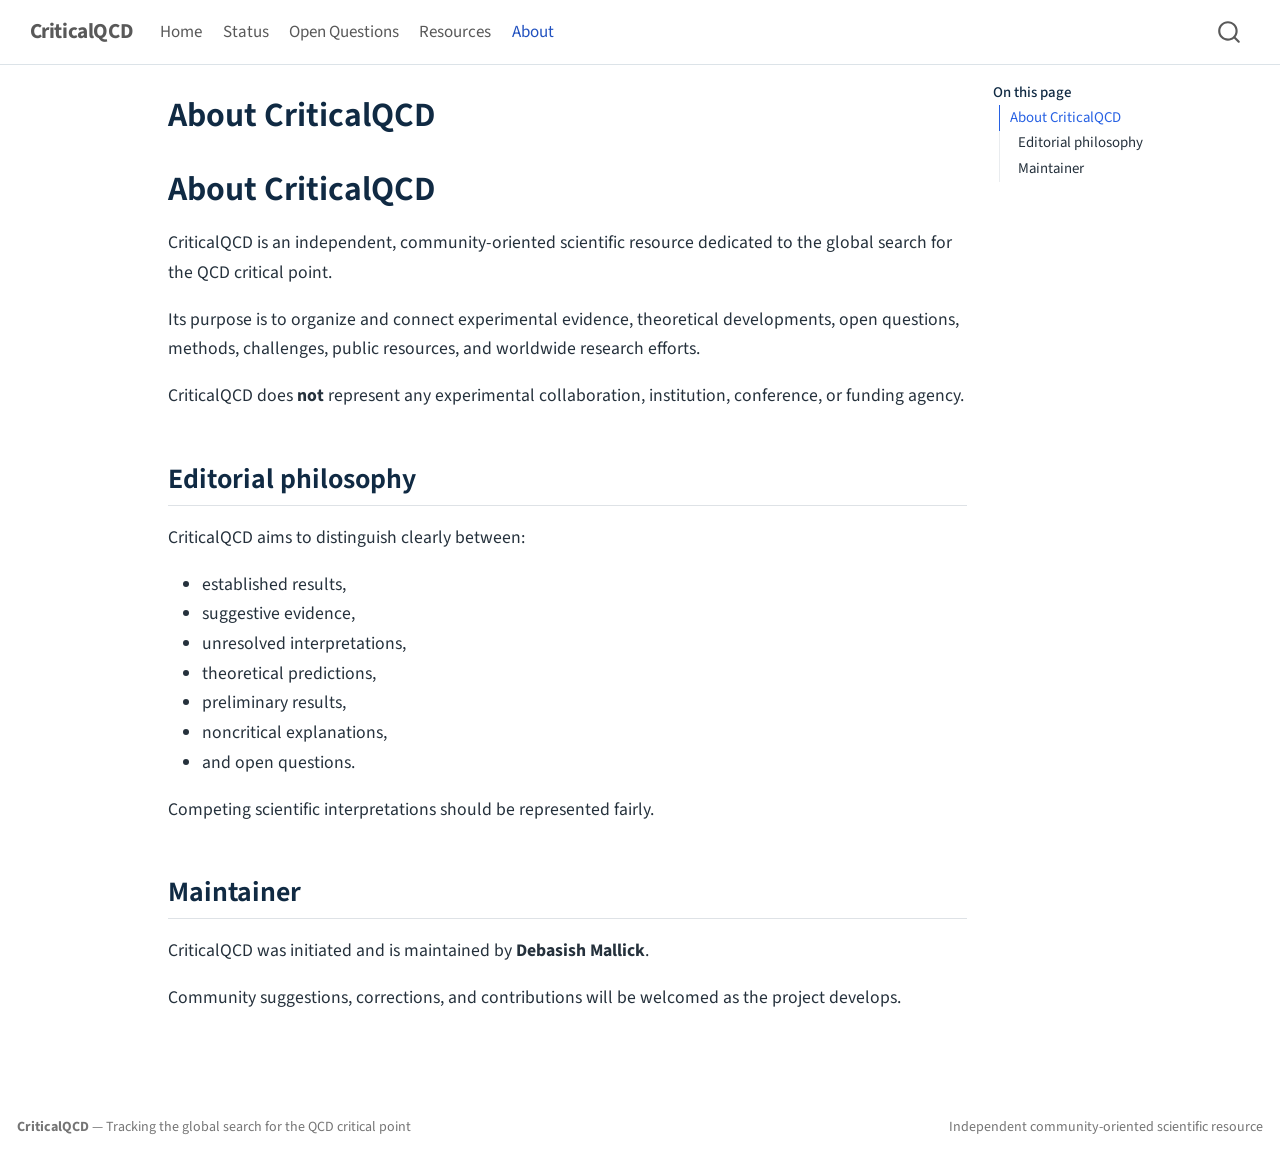
==== about.html @ 1bc34dfe "Built site for gh-pages" ====
<!DOCTYPE html>
<html xmlns="http://www.w3.org/1999/xhtml" lang="en" xml:lang="en"><head>

<meta charset="utf-8">
<meta name="generator" content="quarto-1.10.18">

<meta name="viewport" content="width=device-width, initial-scale=1.0, user-scalable=yes">


<title>About CriticalQCD – CriticalQCD</title>
<style>
/* Default styles provided by pandoc.
** See https://pandoc.org/MANUAL.html#variables-for-html for config info.
*/
span.smallcaps{font-variant: small-caps;}
div.columns{display: flex; gap: 1.5em;}
div.column{flex: auto;}
@media screen {
div.columns{gap: min(4vw, 1.5em);}
div.column{overflow-x: auto;}
}
div.hanging-indent{margin-left: 1.5em; text-indent: -1.5em;}
ul.task-list{list-style: none;}
ul.task-list li input[type="checkbox"] {
  width: 0.8em;
  margin: 0 0.8em 0.2em -1em; /* quarto-specific, see https://github.com/quarto-dev/quarto-cli/issues/4556 */ 
  vertical-align: middle;
}
</style>


<script src="site_libs/quarto-nav/quarto-nav.js"></script>
<script src="site_libs/quarto-nav/headroom.min.js"></script>
<script src="site_libs/clipboard/clipboard.min.js"></script>
<script src="site_libs/quarto-search/autocomplete.umd.js"></script>
<script src="site_libs/quarto-search/fuse.min.js"></script>
<script src="site_libs/quarto-search/quarto-search.js"></script>
<meta name="quarto:offset" content="./">
<script src="site_libs/quarto-html/quarto.js" type="module"></script>
<script src="site_libs/quarto-html/tabsets/tabsets.js" type="module"></script>
<script src="site_libs/quarto-html/popper.min.js"></script>
<script src="site_libs/quarto-html/tippy.umd.min.js"></script>
<script src="site_libs/quarto-html/anchor.min.js"></script>
<link href="site_libs/quarto-html/tippy.css" rel="stylesheet">
<link href="site_libs/quarto-html/quarto-syntax-highlighting-64a204ab8560d761af7679ceaba22944.css" rel="stylesheet" id="quarto-text-highlighting-styles">
<script src="site_libs/bootstrap/bootstrap.min.js"></script>
<link href="site_libs/bootstrap/bootstrap-icons.css" rel="stylesheet">
<link href="site_libs/bootstrap/bootstrap-e84dcb36a61b4148e0fcd244bdd2af34.min.css" rel="stylesheet" append-hash="true" id="quarto-bootstrap" data-mode="light">
<script id="quarto-search-options" type="application/json">{
  "location": "navbar",
  "copy-button": false,
  "collapse-after": 3,
  "panel-placement": "end",
  "type": "overlay",
  "limit": 50,
  "keyboard-shortcut": [
    "f",
    "/",
    "s"
  ],
  "show-item-context": false,
  "language": {
    "search-no-results-text": "No results",
    "search-matching-documents-text": "matching documents",
    "search-copy-link-title": "Copy link to search",
    "search-hide-matches-text": "Hide additional matches",
    "search-more-match-text": "more match in this document",
    "search-more-matches-text": "more matches in this document",
    "search-clear-button-title": "Clear",
    "search-text-placeholder": "",
    "search-detached-cancel-button-title": "Cancel",
    "search-submit-button-title": "Submit",
    "search-label": "Search"
  }
}</script>
<style>html{ scroll-behavior: smooth; }</style>


<link rel="stylesheet" href="styles.css">
</head>

<body class="nav-fixed quarto-light">

<div id="quarto-search-results"></div>
  <header id="quarto-header" class="headroom fixed-top">
    <nav class="navbar navbar-expand-lg " data-bs-theme="dark">
      <div class="navbar-container container-fluid">
      <div class="navbar-brand-container mx-auto">
    <a class="navbar-brand" href="./index.html">
    <span class="navbar-title">CriticalQCD</span>
    </a>
  </div>
            <div id="quarto-search" class="" title="Search"></div>
          <button class="navbar-toggler" type="button" data-bs-toggle="collapse" data-bs-target="#navbarCollapse" aria-controls="navbarCollapse" role="menu" aria-expanded="false" aria-label="Toggle navigation" onclick="if (window.quartoToggleHeadroom) { window.quartoToggleHeadroom(); }">
  <span class="navbar-toggler-icon"></span>
</button>
          <div class="collapse navbar-collapse" id="navbarCollapse">
            <ul class="navbar-nav navbar-nav-scroll me-auto">
  <li class="nav-item">
    <a class="nav-link" href="./index.html"> 
<span class="menu-text">Home</span></a>
  </li>  
  <li class="nav-item">
    <a class="nav-link" href="./status.html"> 
<span class="menu-text">Status</span></a>
  </li>  
  <li class="nav-item">
    <a class="nav-link" href="./questions.html"> 
<span class="menu-text">Open Questions</span></a>
  </li>  
  <li class="nav-item">
    <a class="nav-link" href="./resources.html"> 
<span class="menu-text">Resources</span></a>
  </li>  
  <li class="nav-item">
    <a class="nav-link active" href="./about.html" aria-current="page"> 
<span class="menu-text">About</span></a>
  </li>  
</ul>
          </div> <!-- /navcollapse -->
            <div class="quarto-navbar-tools">
</div>
      </div> <!-- /container-fluid -->
    </nav>
</header>
<!-- content -->
<div id="quarto-content" class="quarto-container page-columns page-rows-contents page-layout-article page-navbar">
<!-- sidebar -->
<!-- margin-sidebar -->
    <div id="quarto-margin-sidebar" class="sidebar margin-sidebar">
        <nav id="TOC" role="doc-toc" class="toc-active">
    <h2 id="toc-title">On this page</h2>
   
  <ul>
  <li><a href="#about-criticalqcd" id="toc-about-criticalqcd" class="nav-link active" data-scroll-target="#about-criticalqcd">About CriticalQCD</a>
  <ul class="collapse">
  <li><a href="#editorial-philosophy" id="toc-editorial-philosophy" class="nav-link" data-scroll-target="#editorial-philosophy">Editorial philosophy</a></li>
  <li><a href="#maintainer" id="toc-maintainer" class="nav-link" data-scroll-target="#maintainer">Maintainer</a></li>
  </ul></li>
  </ul>
</nav>
    </div>
<!-- main -->
<main class="content" id="quarto-document-content">

<header id="title-block-header" class="quarto-title-block default">
<div class="quarto-title">
<h1 class="title">About CriticalQCD</h1>
</div>



<div class="quarto-title-meta">

    
  
    
  </div>
  


</header>


<section id="about-criticalqcd" class="level1">
<h1>About CriticalQCD</h1>
<p>CriticalQCD is an independent, community-oriented scientific resource dedicated to the global search for the QCD critical point.</p>
<p>Its purpose is to organize and connect experimental evidence, theoretical developments, open questions, methods, challenges, public resources, and worldwide research efforts.</p>
<p>CriticalQCD does <strong>not</strong> represent any experimental collaboration, institution, conference, or funding agency.</p>
<section id="editorial-philosophy" class="level2">
<h2 class="anchored" data-anchor-id="editorial-philosophy">Editorial philosophy</h2>
<p>CriticalQCD aims to distinguish clearly between:</p>
<ul>
<li>established results,</li>
<li>suggestive evidence,</li>
<li>unresolved interpretations,</li>
<li>theoretical predictions,</li>
<li>preliminary results,</li>
<li>noncritical explanations,</li>
<li>and open questions.</li>
</ul>
<p>Competing scientific interpretations should be represented fairly.</p>
</section>
<section id="maintainer" class="level2">
<h2 class="anchored" data-anchor-id="maintainer">Maintainer</h2>
<p>CriticalQCD was initiated and is maintained by <strong>Debasish Mallick</strong>.</p>
<p>Community suggestions, corrections, and contributions will be welcomed as the project develops.</p>


</section>
</section>

</main> <!-- /main -->
<script id="quarto-html-after-body" type="application/javascript">
  window.document.addEventListener("DOMContentLoaded", function (event) {
    const icon = "";
    const anchorJS = new window.AnchorJS();
    anchorJS.options = {
      placement: 'right',
      icon: icon
    };
    anchorJS.add('.anchored');
    const isCodeAnnotation = (el) => {
      for (const clz of el.classList) {
        if (clz.startsWith('code-annotation-')) {                     
          return true;
        }
      }
      return false;
    }
    const onCopySuccess = function(e) {
      // button target
      const button = e.trigger;
      // don't keep focus
      button.blur();
      // flash "checked"
      button.classList.add('code-copy-button-checked');
      var currentTitle = button.getAttribute("title");
      button.setAttribute("title", "Copied!");
      let tooltip;
      if (window.bootstrap) {
        button.setAttribute("data-bs-toggle", "tooltip");
        button.setAttribute("data-bs-placement", "left");
        button.setAttribute("data-bs-title", "Copied!");
        tooltip = new bootstrap.Tooltip(button, 
          { trigger: "manual", 
            customClass: "code-copy-button-tooltip",
            offset: [0, -8]});
        tooltip.show();    
      }
      setTimeout(function() {
        if (tooltip) {
          tooltip.hide();
          button.removeAttribute("data-bs-title");
          button.removeAttribute("data-bs-toggle");
          button.removeAttribute("data-bs-placement");
        }
        button.setAttribute("title", currentTitle);
        button.classList.remove('code-copy-button-checked');
      }, 1000);
      // clear code selection
      e.clearSelection();
    }
    const getTextToCopy = function(trigger) {
      const outerScaffold = trigger.parentElement.cloneNode(true);
      const codeEl = outerScaffold.querySelector('code');
      for (const childEl of codeEl.children) {
        if (isCodeAnnotation(childEl)) {
          childEl.remove();
        }
      }
      return codeEl.innerText;
    }
    const clipboard = new window.ClipboardJS('.code-copy-button:not([data-in-quarto-modal])', {
      text: getTextToCopy
    });
    clipboard.on('success', onCopySuccess);
    if (window.document.getElementById('quarto-embedded-source-code-modal')) {
      const clipboardModal = new window.ClipboardJS('.code-copy-button[data-in-quarto-modal]', {
        text: getTextToCopy,
        container: window.document.getElementById('quarto-embedded-source-code-modal')
      });
      clipboardModal.on('success', onCopySuccess);
    }
      var localhostRegex = new RegExp(/^(?:http|https):\/\/localhost\:?[0-9]*\//);
      var mailtoRegex = new RegExp(/^mailto:/);
        var filterRegex = new RegExp('/' + window.location.host + '/');
      var isInternal = (href) => {
          return filterRegex.test(href) || localhostRegex.test(href) || mailtoRegex.test(href);
      }
      // Inspect non-navigation links and adorn them if external
     var links = window.document.querySelectorAll('a[href]:not(.nav-link):not(.navbar-brand):not(.toc-action):not(.sidebar-link):not(.sidebar-item-toggle):not(.pagination-link):not(.no-external):not([aria-hidden]):not(.dropdown-item):not(.quarto-navigation-tool):not(.about-link)');
      for (var i=0; i<links.length; i++) {
        const link = links[i];
        if (!isInternal(link.href)) {
          // undo the damage that might have been done by quarto-nav.js in the case of
          // links that we want to consider external
          if (link.dataset.originalHref !== undefined) {
            link.href = link.dataset.originalHref;
          }
        }
      }
    function tippyHover(el, contentFn, onTriggerFn, onUntriggerFn) {
      const config = {
        allowHTML: true,
        maxWidth: 500,
        delay: 100,
        arrow: false,
        appendTo: function(el) {
            return el.parentElement;
        },
        interactive: true,
        interactiveBorder: 10,
        theme: 'quarto',
        placement: 'bottom-start',
      };
      if (contentFn) {
        config.content = contentFn;
      }
      if (onTriggerFn) {
        config.onTrigger = onTriggerFn;
      }
      if (onUntriggerFn) {
        config.onUntrigger = onUntriggerFn;
      }
      window.tippy(el, config); 
    }
    const noterefs = window.document.querySelectorAll('a[role="doc-noteref"]');
    for (var i=0; i<noterefs.length; i++) {
      const ref = noterefs[i];
      tippyHover(ref, function() {
        // use id or data attribute instead here
        let href = ref.getAttribute('data-footnote-href') || ref.getAttribute('href');
        try { href = new URL(href).hash; } catch {}
        const id = href.replace(/^#\/?/, "");
        const note = window.document.getElementById(id);
        if (note) {
          return note.innerHTML;
        } else {
          return "";
        }
      });
    }
    const xrefs = window.document.querySelectorAll('a.quarto-xref');
    const processXRef = (id, note) => {
      // Strip column container classes
      const stripColumnClz = (el) => {
        el.classList.remove("page-full", "page-columns");
        if (el.children) {
          for (const child of el.children) {
            stripColumnClz(child);
          }
        }
      }
      stripColumnClz(note)
      if (id === null || id.startsWith('sec-')) {
        // Special case sections, only their first couple elements
        const container = document.createElement("div");
        if (note.children && note.children.length > 2) {
          container.appendChild(note.children[0].cloneNode(true));
          for (let i = 1; i < note.children.length; i++) {
            const child = note.children[i];
            if (child.tagName === "P" && child.innerText === "") {
              continue;
            } else {
              container.appendChild(child.cloneNode(true));
              break;
            }
          }
          if (window.Quarto?.typesetMath) {
            window.Quarto.typesetMath(container);
          }
          return container.innerHTML
        } else {
          if (window.Quarto?.typesetMath) {
            window.Quarto.typesetMath(note);
          }
          return note.innerHTML;
        }
      } else {
        // Remove any anchor links if they are present
        const anchorLink = note.querySelector('a.anchorjs-link');
        if (anchorLink) {
          anchorLink.remove();
        }
        if (window.Quarto?.typesetMath) {
          window.Quarto.typesetMath(note);
        }
        if (note.classList.contains("callout")) {
          return note.outerHTML;
        } else {
          return note.innerHTML;
        }
      }
    }
    for (var i=0; i<xrefs.length; i++) {
      const xref = xrefs[i];
      tippyHover(xref, undefined, function(instance) {
        instance.disable();
        let url = xref.getAttribute('href');
        let hash = undefined; 
        if (url.startsWith('#')) {
          hash = url;
        } else {
          try { hash = new URL(url).hash; } catch {}
        }
        if (hash) {
          const id = hash.replace(/^#\/?/, "");
          const note = window.document.getElementById(id);
          if (note !== null) {
            try {
              const html = processXRef(id, note.cloneNode(true));
              instance.setContent(html);
            } finally {
              instance.enable();
              instance.show();
            }
          } else {
            // See if we can fetch this
            fetch(url.split('#')[0])
            .then(res => res.text())
            .then(html => {
              const parser = new DOMParser();
              const htmlDoc = parser.parseFromString(html, "text/html");
              const note = htmlDoc.getElementById(id);
              if (note !== null) {
                const html = processXRef(id, note);
                instance.setContent(html);
              } 
            }).finally(() => {
              instance.enable();
              instance.show();
            });
          }
        } else {
          // See if we can fetch a full url (with no hash to target)
          // This is a special case and we should probably do some content thinning / targeting
          fetch(url)
          .then(res => res.text())
          .then(html => {
            const parser = new DOMParser();
            const htmlDoc = parser.parseFromString(html, "text/html");
            const note = htmlDoc.querySelector('main.content');
            if (note !== null) {
              // This should only happen for chapter cross references
              // (since there is no id in the URL)
              // remove the first header
              if (note.children.length > 0 && note.children[0].tagName === "HEADER") {
                note.children[0].remove();
              }
              const html = processXRef(null, note);
              instance.setContent(html);
            } 
          }).finally(() => {
            instance.enable();
            instance.show();
          });
        }
      }, function(instance) {
      });
    }
        let selectedAnnoteEl;
        const selectorForAnnotation = ( cell, annotation) => {
          let cellAttr = 'data-code-cell="' + cell + '"';
          let lineAttr = 'data-code-annotation="' +  annotation + '"';
          const selector = 'span[' + cellAttr + '][' + lineAttr + ']';
          return selector;
        }
        const selectCodeLines = (annoteEl) => {
          const doc = window.document;
          const targetCell = annoteEl.getAttribute("data-target-cell");
          const targetAnnotation = annoteEl.getAttribute("data-target-annotation");
          const annoteSpan = window.document.querySelector(selectorForAnnotation(targetCell, targetAnnotation));
          const lines = annoteSpan.getAttribute("data-code-lines").split(",");
          const lineIds = lines.map((line) => {
            return targetCell + "-" + line;
          })
          let top = null;
          let height = null;
          let parent = null;
          if (lineIds.length > 0) {
              //compute the position of the single el (top and bottom and make a div)
              const el = window.document.getElementById(lineIds[0]);
              top = el.offsetTop;
              height = el.offsetHeight;
              parent = el.parentElement.parentElement;
            if (lineIds.length > 1) {
              const lastEl = window.document.getElementById(lineIds[lineIds.length - 1]);
              const bottom = lastEl.offsetTop + lastEl.offsetHeight;
              height = bottom - top;
            }
            if (top !== null && height !== null && parent !== null) {
              // cook up a div (if necessary) and position it 
              let div = window.document.getElementById("code-annotation-line-highlight");
              if (div === null) {
                div = window.document.createElement("div");
                div.setAttribute("id", "code-annotation-line-highlight");
                div.style.position = 'absolute';
                parent.appendChild(div);
              }
              div.style.top = top - 2 + "px";
              div.style.height = height + 4 + "px";
              div.style.left = 0;
              let gutterDiv = window.document.getElementById("code-annotation-line-highlight-gutter");
              if (gutterDiv === null) {
                gutterDiv = window.document.createElement("div");
                gutterDiv.setAttribute("id", "code-annotation-line-highlight-gutter");
                gutterDiv.style.position = 'absolute';
                const codeCell = window.document.getElementById(targetCell);
                const gutter = codeCell.querySelector('.code-annotation-gutter');
                gutter.appendChild(gutterDiv);
              }
              gutterDiv.style.top = top - 2 + "px";
              gutterDiv.style.height = height + 4 + "px";
            }
            selectedAnnoteEl = annoteEl;
          }
        };
        const unselectCodeLines = () => {
          const elementsIds = ["code-annotation-line-highlight", "code-annotation-line-highlight-gutter"];
          elementsIds.forEach((elId) => {
            const div = window.document.getElementById(elId);
            if (div) {
              div.remove();
            }
          });
          selectedAnnoteEl = undefined;
        };
          // Handle positioning of the toggle
      window.addEventListener(
        "resize",
        throttle(() => {
          elRect = undefined;
          if (selectedAnnoteEl) {
            selectCodeLines(selectedAnnoteEl);
          }
        }, 10)
      );
      function throttle(fn, ms) {
      let throttle = false;
      let timer;
        return (...args) => {
          if(!throttle) { // first call gets through
              fn.apply(this, args);
              throttle = true;
          } else { // all the others get throttled
              if(timer) clearTimeout(timer); // cancel #2
              timer = setTimeout(() => {
                fn.apply(this, args);
                timer = throttle = false;
              }, ms);
          }
        };
      }
        // Attach click handler to the DT
        const annoteDls = window.document.querySelectorAll('dt[data-target-cell]');
        for (const annoteDlNode of annoteDls) {
          annoteDlNode.addEventListener('click', (event) => {
            const clickedEl = event.target;
            if (clickedEl !== selectedAnnoteEl) {
              unselectCodeLines();
              const activeEl = window.document.querySelector('dt[data-target-cell].code-annotation-active');
              if (activeEl) {
                activeEl.classList.remove('code-annotation-active');
              }
              selectCodeLines(clickedEl);
              clickedEl.classList.add('code-annotation-active');
            } else {
              // Unselect the line
              unselectCodeLines();
              clickedEl.classList.remove('code-annotation-active');
            }
          });
        }
    const findCites = (el) => {
      const parentEl = el.parentElement;
      if (parentEl) {
        const cites = parentEl.dataset.cites;
        if (cites) {
          return {
            el,
            cites: cites.split(' ')
          };
        } else {
          return findCites(el.parentElement)
        }
      } else {
        return undefined;
      }
    };
    var bibliorefs = window.document.querySelectorAll('a[role="doc-biblioref"]');
    for (var i=0; i<bibliorefs.length; i++) {
      const ref = bibliorefs[i];
      const citeInfo = findCites(ref);
      if (citeInfo) {
        tippyHover(citeInfo.el, function() {
          var popup = window.document.createElement('div');
          citeInfo.cites.forEach(function(cite) {
            var citeDiv = window.document.createElement('div');
            citeDiv.classList.add('hanging-indent');
            citeDiv.classList.add('csl-entry');
            var biblioDiv = window.document.getElementById('ref-' + cite);
            if (biblioDiv) {
              citeDiv.innerHTML = biblioDiv.innerHTML;
            }
            popup.appendChild(citeDiv);
          });
          return popup.innerHTML;
        });
      }
    }
  });
  </script>
</div> <!-- /content -->
<footer class="footer">
  <div class="nav-footer">
    <div class="nav-footer-left">
<p><strong>CriticalQCD</strong> — Tracking the global search for the QCD critical point</p>
</div>   
    <div class="nav-footer-center">
      &nbsp;
    </div>
    <div class="nav-footer-right">
<p>Independent community-oriented scientific resource</p>
</div>
  </div>
</footer>




<script src="site_libs/quarto-html/zenscroll-min.js"></script>
</body></html>
---- site_libs/quarto-html/tippy.css ----
.tippy-box[data-animation=fade][data-state=hidden]{opacity:0}[data-tippy-root]{max-width:calc(100vw - 10px)}.tippy-box{position:relative;background-color:#333;color:#fff;border-radius:4px;font-size:14px;line-height:1.4;white-space:normal;outline:0;transition-property:transform,visibility,opacity}.tippy-box[data-placement^=top]>.tippy-arrow{bottom:0}.tippy-box[data-placement^=top]>.tippy-arrow:before{bottom:-7px;left:0;border-width:8px 8px 0;border-top-color:initial;transform-origin:center top}.tippy-box[data-placement^=bottom]>.tippy-arrow{top:0}.tippy-box[data-placement^=bottom]>.tippy-arrow:before{top:-7px;left:0;border-width:0 8px 8px;border-bottom-color:initial;transform-origin:center bottom}.tippy-box[data-placement^=left]>.tippy-arrow{right:0}.tippy-box[data-placement^=left]>.tippy-arrow:before{border-width:8px 0 8px 8px;border-left-color:initial;right:-7px;transform-origin:center left}.tippy-box[data-placement^=right]>.tippy-arrow{left:0}.tippy-box[data-placement^=right]>.tippy-arrow:before{left:-7px;border-width:8px 8px 8px 0;border-right-color:initial;transform-origin:center right}.tippy-box[data-inertia][data-state=visible]{transition-timing-function:cubic-bezier(.54,1.5,.38,1.11)}.tippy-arrow{width:16px;height:16px;color:#333}.tippy-arrow:before{content:"";position:absolute;border-color:transparent;border-style:solid}.tippy-content{position:relative;padding:5px 9px;z-index:1}
---- site_libs/quarto-html/quarto-syntax-highlighting-64a204ab8560d761af7679ceaba22944.css ----
/* quarto syntax highlight colors */
:root {
  --quarto-hl-ot-color: #003B4F;
  --quarto-hl-at-color: #657422;
  --quarto-hl-ss-color: #20794D;
  --quarto-hl-an-color: #5E5E5E;
  --quarto-hl-fu-color: #4758AB;
  --quarto-hl-st-color: #20794D;
  --quarto-hl-cf-color: #003B4F;
  --quarto-hl-op-color: #5E5E5E;
  --quarto-hl-er-color: #AD0000;
  --quarto-hl-bn-color: #AD0000;
  --quarto-hl-al-color: #AD0000;
  --quarto-hl-va-color: #111111;
  --quarto-hl-bu-color: inherit;
  --quarto-hl-ex-color: inherit;
  --quarto-hl-pp-color: #AD0000;
  --quarto-hl-in-color: #5E5E5E;
  --quarto-hl-vs-color: #20794D;
  --quarto-hl-wa-color: #5E5E5E;
  --quarto-hl-do-color: #5E5E5E;
  --quarto-hl-im-color: #00769E;
  --quarto-hl-ch-color: #20794D;
  --quarto-hl-dt-color: #AD0000;
  --quarto-hl-fl-color: #AD0000;
  --quarto-hl-co-color: #5E5E5E;
  --quarto-hl-cv-color: #5E5E5E;
  --quarto-hl-cn-color: #8f5902;
  --quarto-hl-sc-color: #5E5E5E;
  --quarto-hl-dv-color: #AD0000;
  --quarto-hl-kw-color: #003B4F;
}

/* other quarto variables */
:root {
  --quarto-font-monospace: SFMono-Regular, Menlo, Monaco, Consolas, "Liberation Mono", "Courier New", monospace;
}

/* syntax highlight based on Pandoc's rules */
pre > code.sourceCode > span {
  color: #003B4F;
}

code.sourceCode > span {
  color: #003B4F;
}

div.sourceCode,
div.sourceCode pre.sourceCode {
  color: #003B4F;
}

/* Normal */
code span {
  color: #003B4F;
}

/* Alert */
code span.al {
  color: #AD0000;
  font-style: inherit;
}

/* Annotation */
code span.an {
  color: #5E5E5E;
  font-style: inherit;
}

/* Attribute */
code span.at {
  color: #657422;
  font-style: inherit;
}

/* BaseN */
code span.bn {
  color: #AD0000;
  font-style: inherit;
}

/* BuiltIn */
code span.bu {
  font-style: inherit;
}

/* ControlFlow */
code span.cf {
  color: #003B4F;
  font-weight: bold;
  font-style: inherit;
}

/* Char */
code span.ch {
  color: #20794D;
  font-style: inherit;
}

/* Constant */
code span.cn {
  color: #8f5902;
  font-style: inherit;
}

/* Comment */
code span.co {
  color: #5E5E5E;
  font-style: inherit;
}

/* CommentVar */
code span.cv {
  color: #5E5E5E;
  font-style: italic;
}

/* Documentation */
code span.do {
  color: #5E5E5E;
  font-style: italic;
}

/* DataType */
code span.dt {
  color: #AD0000;
  font-style: inherit;
}

/* DecVal */
code span.dv {
  color: #AD0000;
  font-style: inherit;
}

/* Error */
code span.er {
  color: #AD0000;
  font-style: inherit;
}

/* Extension */
code span.ex {
  font-style: inherit;
}

/* Float */
code span.fl {
  color: #AD0000;
  font-style: inherit;
}

/* Function */
code span.fu {
  color: #4758AB;
  font-style: inherit;
}

/* Import */
code span.im {
  color: #00769E;
  font-style: inherit;
}

/* Information */
code span.in {
  color: #5E5E5E;
  font-style: inherit;
}

/* Keyword */
code span.kw {
  color: #003B4F;
  font-weight: bold;
  font-style: inherit;
}

/* Operator */
code span.op {
  color: #5E5E5E;
  font-style: inherit;
}

/* Other */
code span.ot {
  color: #003B4F;
  font-style: inherit;
}

/* Preprocessor */
code span.pp {
  color: #AD0000;
  font-style: inherit;
}

/* SpecialChar */
code span.sc {
  color: #5E5E5E;
  font-style: inherit;
}

/* SpecialString */
code span.ss {
  color: #20794D;
  font-style: inherit;
}

/* String */
code span.st {
  color: #20794D;
  font-style: inherit;
}

/* Variable */
code span.va {
  color: #111111;
  font-style: inherit;
}

/* VerbatimString */
code span.vs {
  color: #20794D;
  font-style: inherit;
}

/* Warning */
code span.wa {
  color: #5E5E5E;
  font-style: italic;
}

.prevent-inlining {
  content: "</";
}

/*# sourceMappingURL=9d8d5bb603a83b8298b89080a598c93b.css.map */
---- styles.css ----
/* =========================================================
   CriticalQCD
   Scientific portal styling
   ========================================================= */

:root {
  --cq-navy: #102a43;
  --cq-blue: #2563a6;
  --cq-light-blue: #eaf2f8;
  --cq-text: #25313c;
  --cq-muted: #627080;
  --cq-border: #dce3e8;
  --cq-bg-soft: #f6f8fa;
  --cq-white: #ffffff;
}

/* ---------- Global ---------- */

body {
  color: var(--cq-text);
  line-height: 1.68;
}

main {
  font-size: 1.04rem;
}

h1,
h2,
h3 {
  color: var(--cq-navy);
  font-weight: 650;
}

h2 {
  margin-top: 3rem;
}

a {
  text-decoration-thickness: 1px;
  text-underline-offset: 3px;
}

/* ---------- Navbar ---------- */

.navbar {
  border-bottom: 1px solid var(--cq-border);
  box-shadow: none;
}

.navbar-brand {
  font-weight: 700;
  letter-spacing: -0.02em;
}

/* ---------- Homepage hero ---------- */

.hero {
  max-width: 1180px;
  margin: 1.5rem auto 2.5rem auto;
  padding: 4.5rem 3.5rem;
  background:
    linear-gradient(
      120deg,
      rgba(16, 42, 67, 0.97),
      rgba(24, 73, 112, 0.94)
    );
  border-radius: 18px;
  color: white;
}

.hero h1 {
  color: white;
  max-width: 850px;
  font-size: clamp(2.5rem, 5vw, 4.4rem);
  line-height: 1.08;
  letter-spacing: -0.045em;
  margin-top: 0.6rem;
  margin-bottom: 1.5rem;
}

.hero p {
  max-width: 880px;
  font-size: 1.2rem;
  line-height: 1.65;
  color: rgba(255, 255, 255, 0.88);
}

.hero-kicker {
  font-size: 0.78rem;
  letter-spacing: 0.16em;
  font-weight: 700;
  color: rgba(255, 255, 255, 0.7);
}

.hero-actions {
  margin-top: 2rem;
  display: flex;
  flex-wrap: wrap;
  gap: 0.8rem;
}

/* ---------- Buttons ---------- */

.btn {
  display: inline-block;
  padding: 0.75rem 1.2rem;
  border-radius: 7px;
  font-weight: 600;
  text-decoration: none;
}

.btn-primary {
  background: white;
  color: var(--cq-navy) !important;
  border: 1px solid white;
}

.btn-primary:hover {
  background: #edf3f8;
}

.btn-outline {
  border: 1px solid rgba(255, 255, 255, 0.7);
  color: white !important;
}

.btn-outline:hover {
  background: rgba(255, 255, 255, 0.1);
}

/* ---------- Status panel ---------- */

.status-panel {
  max-width: 1040px;
  margin: -1rem auto 4rem auto;
  padding: 1.7rem 2rem;
  background: var(--cq-light-blue);
  border-left: 5px solid var(--cq-blue);
  border-radius: 7px;
}

.status-panel h3 {
  margin-top: 0;
}

/* ---------- Main homepage width ---------- */

#quarto-document-content > h2,
#quarto-document-content > p,
#quarto-document-content > ul,
#quarto-document-content > .home-grid,
#quarto-document-content > .topic-grid,
#quarto-document-content > .home-closing {
  max-width: 1040px;
  margin-left: auto;
  margin-right: auto;
}

/* ---------- Cards ---------- */

.home-grid {
  display: grid;
  grid-template-columns: repeat(3, minmax(0, 1fr));
  gap: 1.2rem;
  margin-top: 2rem;
  margin-bottom: 4rem;
}

.home-card {
  padding: 1.7rem;
  background: var(--cq-white);
  border: 1px solid var(--cq-border);
  border-radius: 10px;
}

.home-card:hover {
  border-color: #aabac7;
  transform: translateY(-2px);
  transition: 0.15s ease;
}

.home-card h3 {
  margin-top: 0;
  font-size: 1.25rem;
}

/* ---------- Topic grid ---------- */

.topic-grid {
  display: grid;
  grid-template-columns: repeat(2, minmax(0, 1fr));
  gap: 1.2rem 2rem;
  margin-top: 1.8rem;
  margin-bottom: 4rem;
}

.topic-grid > div {
  padding-top: 1rem;
  border-top: 2px solid var(--cq-border);
}

/* ---------- Closing ---------- */

.home-closing {
  margin-top: 4rem;
  margin-bottom: 4rem;
  padding: 2rem;
  background: var(--cq-bg-soft);
  border-radius: 10px;
}

/* ---------- Mobile ---------- */

@media (max-width: 850px) {

  .hero {
    padding: 3rem 1.6rem;
    border-radius: 10px;
  }

  .home-grid,
  .topic-grid {
    grid-template-columns: 1fr;
  }

  .status-panel {
    margin-left: 0.5rem;
    margin-right: 0.5rem;
  }
}

/* =========================================================
   Evidence status system
   ========================================================= */

.assessment-box {
  padding: 1.8rem 2rem;
  margin: 1rem 0 3rem 0;
  background: #f4f7fa;
  border-left: 5px solid #52697d;
  border-radius: 8px;
}

.assessment-box h2 {
  margin-top: 0;
}

.status-key {
  display: grid;
  grid-template-columns: max-content 1fr;
  gap: 0.8rem 1rem;
  align-items: start;
  margin: 1.8rem 0 2rem 0;
}

.status-badge {
  display: inline-block;
  padding: 0.18rem 0.55rem;
  border-radius: 4px;
  font-size: 0.72rem;
  font-weight: 750;
  letter-spacing: 0.06em;
  vertical-align: middle;
  white-space: nowrap;
}

.status-established {
  background: #e7f3ed;
  color: #286046;
}

.status-suggestive {
  background: #fff4d8;
  color: #795d12;
}

.status-unresolved {
  background: #e9eef4;
  color: #40566b;
}

.status-disfavored {
  background: #f7e8e8;
  color: #814141;
}

.status-open {
  background: #edf0fa;
  color: #465b8a;
}

@media (max-width: 700px) {
  .status-key {
    grid-template-columns: 1fr;
  }
}
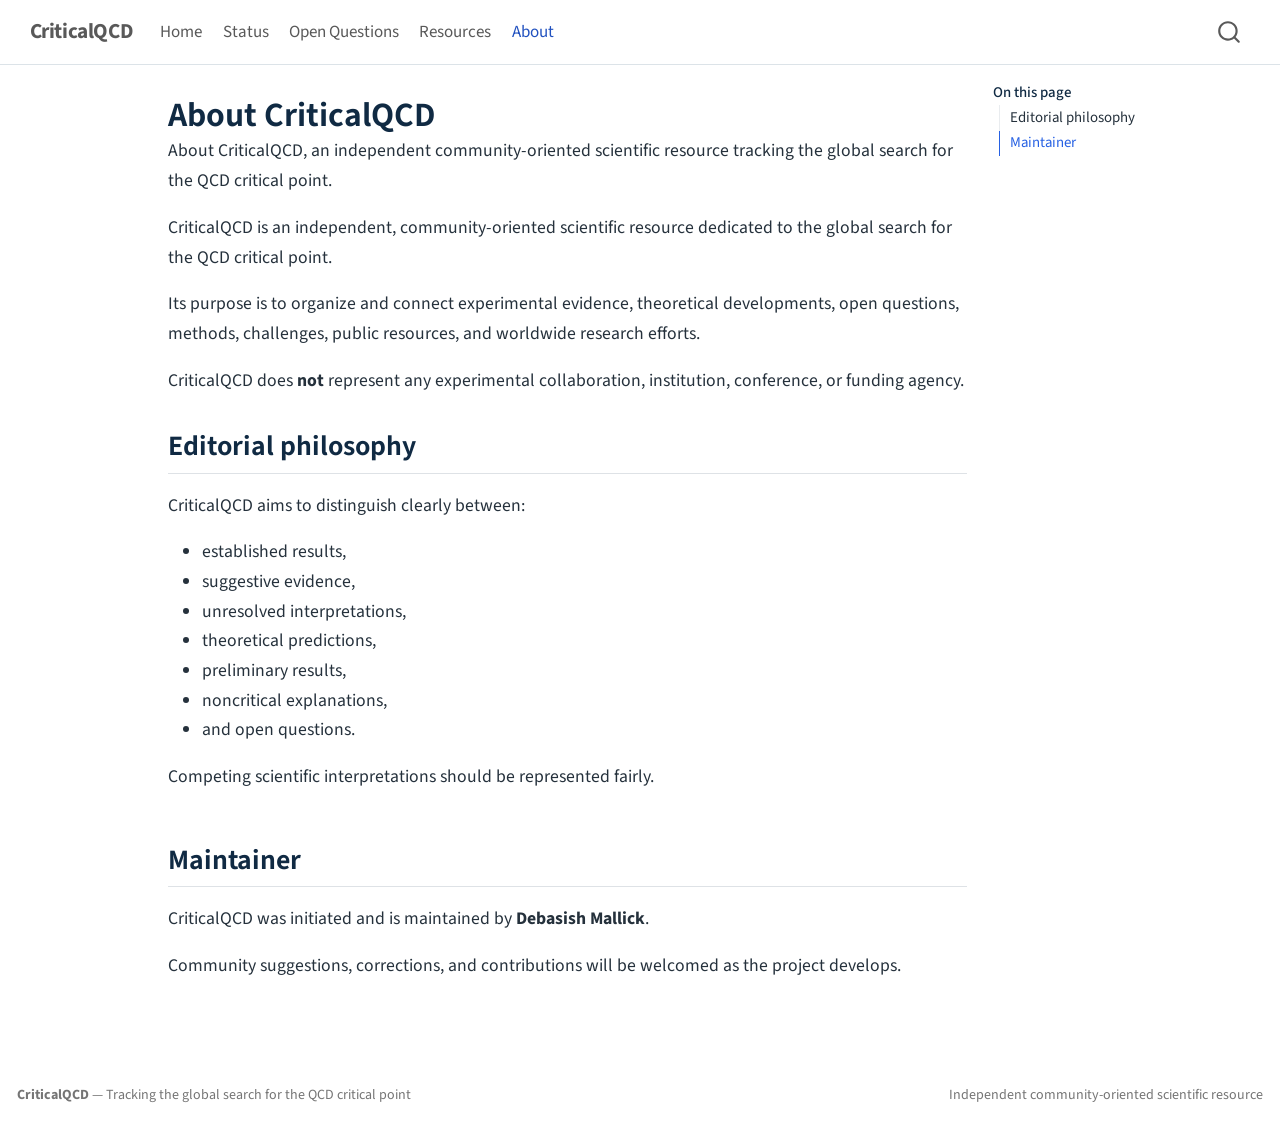
==== commit 989a3b9f: "Built site for gh-pages" ====
--- a/about.html
+++ b/about.html
@@ -6,6 +6,7 @@
 
 <meta name="viewport" content="width=device-width, initial-scale=1.0, user-scalable=yes">
 
+<meta name="description" content="About CriticalQCD, an independent community-oriented scientific resource tracking the global search for the QCD critical point.">
 
 <title>About CriticalQCD – CriticalQCD</title>
 <style>
@@ -77,6 +78,12 @@
 
 
 <link rel="stylesheet" href="styles.css">
+<meta property="og:title" content="About CriticalQCD – CriticalQCD">
+<meta property="og:description" content="About CriticalQCD, an independent community-oriented scientific resource tracking the global search for the QCD critical point.">
+<meta property="og:site_name" content="CriticalQCD">
+<meta name="twitter:title" content="About CriticalQCD – CriticalQCD">
+<meta name="twitter:description" content="About CriticalQCD, an independent community-oriented scientific resource tracking the global search for the QCD critical point.">
+<meta name="twitter:card" content="summary">
 </head>
 
 <body class="nav-fixed quarto-light">
@@ -132,11 +139,8 @@
     <h2 id="toc-title">On this page</h2>
    
   <ul>
-  <li><a href="#about-criticalqcd" id="toc-about-criticalqcd" class="nav-link active" data-scroll-target="#about-criticalqcd">About CriticalQCD</a>
-  <ul class="collapse">
-  <li><a href="#editorial-philosophy" id="toc-editorial-philosophy" class="nav-link" data-scroll-target="#editorial-philosophy">Editorial philosophy</a></li>
+  <li><a href="#editorial-philosophy" id="toc-editorial-philosophy" class="nav-link active" data-scroll-target="#editorial-philosophy">Editorial philosophy</a></li>
   <li><a href="#maintainer" id="toc-maintainer" class="nav-link" data-scroll-target="#maintainer">Maintainer</a></li>
-  </ul></li>
   </ul>
 </nav>
     </div>
@@ -148,6 +152,11 @@
 <h1 class="title">About CriticalQCD</h1>
 </div>
 
+<div>
+  <div class="description">
+    About CriticalQCD, an independent community-oriented scientific resource tracking the global search for the QCD critical point.
+  </div>
+</div>
 
 
 <div class="quarto-title-meta">
@@ -162,8 +171,6 @@
 </header>
 
 
-<section id="about-criticalqcd" class="level1">
-<h1>About CriticalQCD</h1>
 <p>CriticalQCD is an independent, community-oriented scientific resource dedicated to the global search for the QCD critical point.</p>
 <p>Its purpose is to organize and connect experimental evidence, theoretical developments, open questions, methods, challenges, public resources, and worldwide research efforts.</p>
 <p>CriticalQCD does <strong>not</strong> represent any experimental collaboration, institution, conference, or funding agency.</p>
@@ -188,7 +195,6 @@
 
 
 </section>
-</section>
 
 </main> <!-- /main -->
 <script id="quarto-html-after-body" type="application/javascript">
@@ -264,7 +270,7 @@
     }
       var localhostRegex = new RegExp(/^(?:http|https):\/\/localhost\:?[0-9]*\//);
       var mailtoRegex = new RegExp(/^mailto:/);
-        var filterRegex = new RegExp('/' + window.location.host + '/');
+        var filterRegex = new RegExp("https:\/\/criticalqcd\.org");
       var isInternal = (href) => {
           return filterRegex.test(href) || localhostRegex.test(href) || mailtoRegex.test(href);
       }
